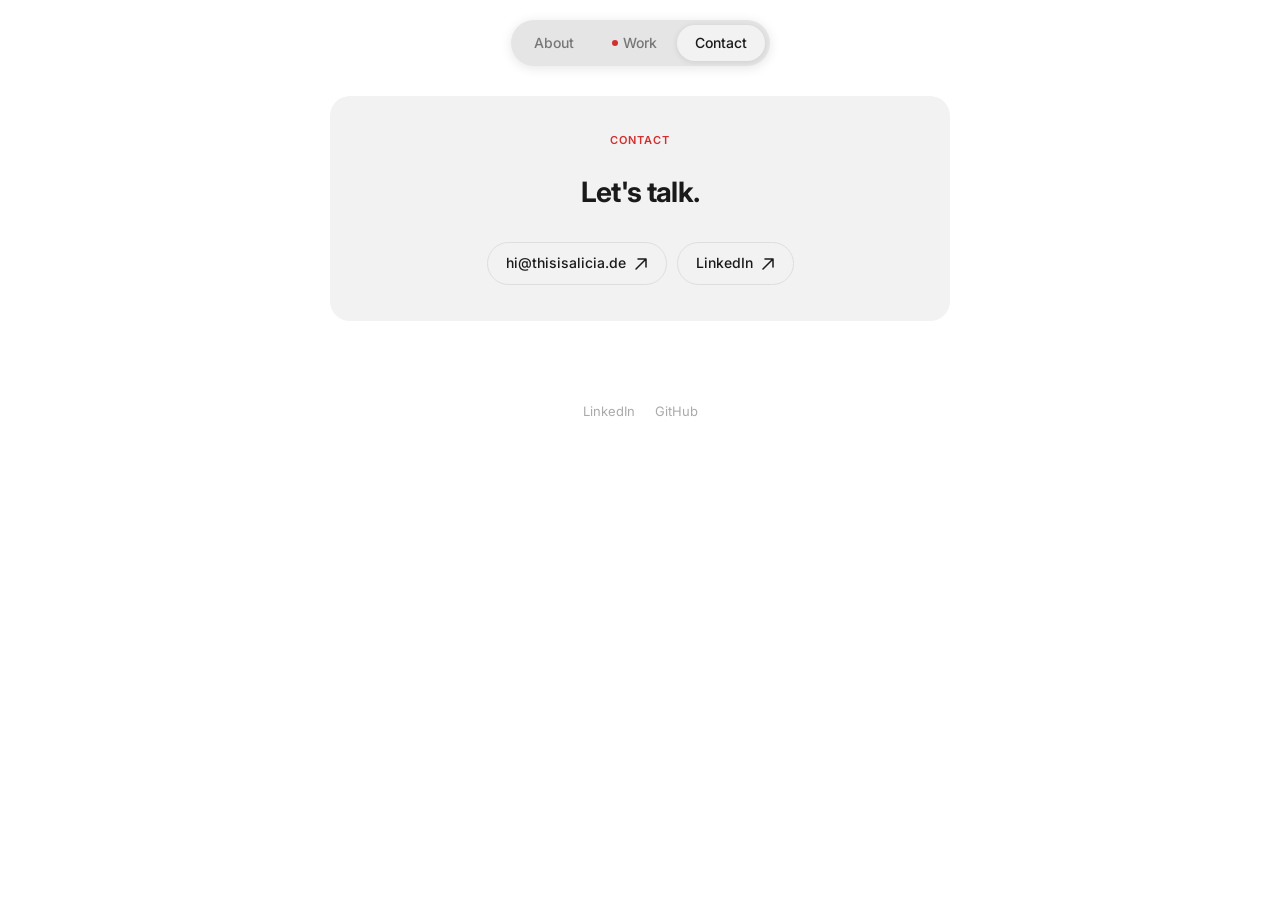
==== contact.html @ ce5272c5 "Initial commit: personal portfolio site Plain HTML/CSS personal website for thisisalicia.de — About," ====
<!DOCTYPE html>
<html lang="en">
<head>
  <meta charset="UTF-8">
  <meta name="viewport" content="width=device-width, initial-scale=1.0">
  <title>Contact — Alicia Mengelkamp</title>
  <link rel="preconnect" href="https://fonts.googleapis.com">
  <link rel="preconnect" href="https://fonts.gstatic.com" crossorigin>
  <link href="https://fonts.googleapis.com/css2?family=Inter:wght@400;500;600;700&display=swap" rel="stylesheet">
  <link rel="stylesheet" href="style.css">
</head>
<body>

  <nav class="nav-fixed">
    <div class="nav-pill">
      <a href="index.html">About</a>
      <a href="work.html"><span class="work-dot"></span>Work</a>
      <a href="contact.html" class="active">Contact</a>
    </div>
  </nav>

  <main>

    <div class="card contact-wrap">
      <p class="section-label">Contact</p>
      <h2>Let's talk.</h2>
      <div class="contact-row">
        <a href="mailto:hi@thisisalicia.de" class="btn">hi@thisisalicia.de <svg class="arrow" viewBox="0 0 14 14" fill="none" xmlns="http://www.w3.org/2000/svg"><path d="M2 12L12 2M12 2H4M12 2V10" stroke="currentColor" stroke-width="1.5" stroke-linecap="round" stroke-linejoin="round"/></svg></a>
        <a href="https://www.linkedin.com/in/amengelkamp/" target="_blank" rel="noopener" class="btn-outline">LinkedIn <svg class="arrow" viewBox="0 0 14 14" fill="none" xmlns="http://www.w3.org/2000/svg"><path d="M2 12L12 2M12 2H4M12 2V10" stroke="currentColor" stroke-width="1.5" stroke-linecap="round" stroke-linejoin="round"/></svg></a>
      </div>
    </div>

  </main>

  <footer>
    <a href="https://www.linkedin.com/in/amengelkamp/" target="_blank" rel="noopener">LinkedIn</a>
    <a href="https://github.com/amengelkamp" target="_blank" rel="noopener">GitHub</a>
  </footer>

</body>
</html>
---- style.css ----
*, *::before, *::after { box-sizing: border-box; margin: 0; padding: 0; }

:root {
  --accent: #D32F2F;
  --text: #1a1a1a;
  --muted: #777;
  --subtle: #aaa;
  --bg: #ffffff;
  --card: #f2f2f2;
  --border: #e0e0e0;
  --nav-bg: #e5e5e5;
  --max: 660px;
}

html { scroll-behavior: smooth; }

body {
  font-family: 'Inter', sans-serif;
  background: var(--bg);
  color: var(--text);
  font-size: 16px;
  line-height: 1.6;
}

/* ── Floating pill nav ── */
.nav-fixed {
  position: fixed;
  top: 20px;
  left: 0;
  right: 0;
  z-index: 100;
  display: flex;
  justify-content: center;
  pointer-events: none;
}

.nav-pill {
  display: flex;
  align-items: center;
  gap: 2px;
  background: var(--nav-bg);
  border-radius: 100px;
  padding: 5px;
  pointer-events: all;
  box-shadow: 0 2px 12px rgba(0,0,0,0.10);
}

.nav-pill a {
  display: flex;
  align-items: center;
  gap: 5px;
  padding: 7px 18px;
  border-radius: 100px;
  font-size: 14px;
  font-weight: 500;
  color: var(--muted);
  text-decoration: none;
  transition: color 0.15s, background 0.15s, box-shadow 0.15s;
  white-space: nowrap;
}

.nav-pill a:hover { color: var(--text); }

.nav-pill a.active {
  background: var(--card);
  color: var(--text);
  box-shadow: 0 1px 6px rgba(0,0,0,0.10);
}

.work-dot {
  width: 6px;
  height: 6px;
  border-radius: 50%;
  background: var(--accent);
  flex-shrink: 0;
}

/* ── Layout ── */
main {
  max-width: var(--max);
  margin: 0 auto;
  padding: 96px 20px 60px;
  display: flex;
  flex-direction: column;
  gap: 12px;
}

/* ── Card ── */
.card {
  background: var(--card);
  border-radius: 20px;
  padding: 36px;
}

/* ── Section label ── */
.section-label {
  font-size: 11px;
  font-weight: 600;
  letter-spacing: 0.1em;
  text-transform: uppercase;
  color: var(--accent);
  margin-bottom: 20px;
}

/* ── Hero (About page top) ── */
.hero {
  text-align: center;
  padding: 40px 36px 36px;
}

.hero-photo {
  width: 120px;
  height: 120px;
  border-radius: 50%;
  object-fit: cover;
  object-position: center top;
  display: block;
  margin: 0 auto 20px;
}

.hero-name {
  font-size: 36px;
  font-weight: 700;
  letter-spacing: -0.03em;
  line-height: 1.1;
  margin-bottom: 8px;
}

.hero-role {
  font-size: 15px;
  font-weight: 500;
  color: var(--muted);
  margin-bottom: 24px;
}

/* ── About text ── */
.about-text p {
  font-size: 17px;
  line-height: 1.75;
  color: var(--text);
}

.about-text p + p {
  margin-top: 14px;
  color: var(--muted);
}

/* ── Work card ── */
.work-card-tag {
  font-size: 12px;
  font-weight: 600;
  letter-spacing: 0.08em;
  text-transform: uppercase;
  color: var(--accent);
  margin-bottom: 12px;
}

.work-card-title {
  font-size: 24px;
  font-weight: 700;
  letter-spacing: -0.02em;
  line-height: 1.2;
  margin-bottom: 12px;
}

.work-card-desc {
  font-size: 15px;
  color: var(--muted);
  line-height: 1.65;
  margin-bottom: 24px;
}

/* ── Contact ── */
.contact-wrap {
  text-align: center;
}

.contact-wrap h2 {
  font-size: 28px;
  font-weight: 700;
  letter-spacing: -0.025em;
  margin-bottom: 28px;
}

.contact-row {
  display: flex;
  justify-content: center;
  gap: 10px;
  flex-wrap: wrap;
}

/* ── Buttons ── */
.btn, .btn-outline {
  display: inline-flex;
  align-items: center;
  gap: 8px;
  padding: 9px 18px;
  border-radius: 100px;
  font-size: 14px;
  font-weight: 500;
  text-decoration: none;
  border: 1px solid #dedee0;
  color: var(--text);
  background: transparent;
  transition: background 0.15s, border-color 0.15s;
  font-family: 'Inter', sans-serif;
}

.btn:hover, .btn-outline:hover {
  background: #f5f5f5;
  border-color: #bbb;
}

.btn .arrow, .btn-outline .arrow {
  width: 14px;
  height: 14px;
  flex-shrink: 0;
}

/* ── Link ── */
.text-link {
  font-size: 14px;
  font-weight: 500;
  color: var(--accent);
  text-decoration: none;
  border-bottom: 1px solid currentColor;
  padding-bottom: 1px;
  transition: opacity 0.15s;
}

.text-link:hover { opacity: 0.7; }

/* ── About page bento grid ── */
.about-layout {
  max-width: 1100px;
  margin: 0 auto;
  padding: 96px 32px 60px;
  display: grid;
  grid-template-columns: 1fr 1fr;
  gap: 12px;
  align-items: start;
}

.about-sidebar {
  display: flex;
  flex-direction: column;
  gap: 12px;
}

.about-identity {
  display: flex;
  align-items: center;
  gap: 14px;
  margin-bottom: 28px;
  padding-bottom: 24px;
  border-bottom: 1px solid var(--border);
}

.about-identity img {
  width: 48px;
  height: 48px;
  border-radius: 50%;
  object-fit: cover;
  object-position: center top;
  flex-shrink: 0;
}

.about-identity-name {
  font-size: 15px;
  font-weight: 700;
  letter-spacing: -0.01em;
}

.about-identity-role {
  font-size: 13px;
  color: var(--muted);
  margin-top: 2px;
}

.about-heading {
  font-size: 32px;
  font-weight: 800;
  letter-spacing: -0.025em;
  line-height: 1.15;
  margin-bottom: 24px;
  color: var(--text);
}

.about-heading-divider {
  border: none;
  border-top: 1px solid var(--border);
  margin: 0 0 0 0;
}

.about-section {
  padding: 22px 0;
  border-bottom: 1px solid var(--border);
}

.about-section:last-child { border-bottom: none; }

.about-section-label {
  font-size: 11px;
  font-weight: 500;
  letter-spacing: 0.08em;
  text-transform: uppercase;
  color: #999;
  margin-bottom: 10px;
}

.about-section p {
  font-size: 15px;
  line-height: 1.75;
  color: #555;
}

/* ── Spotify card ── */
.spotify-card { padding: 22px; }

.spotify-top {
  display: flex;
  align-items: center;
  justify-content: space-between;
  margin-bottom: 14px;
}

.spotify-listening-label {
  font-size: 11px;
  font-weight: 600;
  letter-spacing: 0.1em;
  text-transform: uppercase;
  color: var(--subtle);
}

.spotify-art-link {
  display: block;
  width: 100%;
  aspect-ratio: 1;
  border-radius: 12px;
  margin-bottom: 14px;
  overflow: hidden;
  text-decoration: none;
  background: linear-gradient(145deg, #0f0c29, #302b63, #24243e);
  position: relative;
}

.spotify-art-inner {
  position: absolute;
  inset: 0;
  display: flex;
  flex-direction: column;
  justify-content: flex-end;
  padding: 16px;
  background: linear-gradient(to top, rgba(0,0,0,0.6) 0%, transparent 60%);
}

.spotify-art-album {
  font-size: 16px;
  font-weight: 700;
  color: white;
  line-height: 1.2;
}

.spotify-art-band {
  font-size: 13px;
  color: rgba(255,255,255,0.75);
  margin-top: 3px;
}

.spotify-track {
  font-size: 15px;
  font-weight: 600;
  color: var(--text);
  margin-bottom: 2px;
}

.spotify-artist {
  font-size: 13px;
  color: var(--muted);
}

/* ── Gallery card ── */
.gallery-card {
  padding: 0;
  overflow: hidden;
  border-radius: 20px;
  position: relative;
  aspect-ratio: 4 / 3;
}

.gallery-slide {
  position: absolute;
  inset: 0;
  width: 100%;
  height: 100%;
  object-fit: cover;
  opacity: 0;
  transition: opacity 0.9s ease;
}

.gallery-slide.active { opacity: 1; }

/* ── Work page ── */
.work-layout {
  max-width: 1100px;
  margin: 0 auto;
  padding: 96px 32px 60px;
  display: grid;
  grid-template-columns: 1fr 1fr;
  gap: 12px;
  align-items: start;
}

.work-project-card {
  background: var(--card);
  border-radius: 20px;
  overflow: hidden;
  display: flex;
  flex-direction: column;
}

.work-project-header {
  padding: 28px 28px 24px;
  display: flex;
  align-items: flex-start;
  justify-content: space-between;
  gap: 16px;
}

.work-project-meta { flex: 1; }

.work-project-title {
  font-size: 26px;
  font-weight: 800;
  letter-spacing: -0.025em;
  line-height: 1.15;
  color: var(--text);
  margin-bottom: 6px;
}

.work-project-desc {
  font-size: 15px;
  color: var(--muted);
  line-height: 1.5;
}

.work-project-arrow {
  width: 40px;
  height: 40px;
  border-radius: 50%;
  background: white;
  border: 1px solid var(--border);
  display: flex;
  align-items: center;
  justify-content: center;
  text-decoration: none;
  color: var(--text);
  flex-shrink: 0;
  transition: background 0.15s;
}

.work-project-arrow:hover { background: #e8e8e8; }

.work-project-divider {
  border: none;
  border-top: 1px solid var(--border);
  margin: 0;
}

.work-project-image {
  width: 100%;
  display: block;
  object-fit: cover;
  object-position: top;
  max-height: 380px;
}

/* ── Footer ── */
footer {
  text-align: center;
  padding: 20px 24px 40px;
  font-size: 13px;
  color: var(--subtle);
  display: flex;
  justify-content: center;
  gap: 20px;
}

footer a {
  color: var(--subtle);
  text-decoration: none;
  transition: color 0.15s;
}

footer a:hover { color: var(--text); }
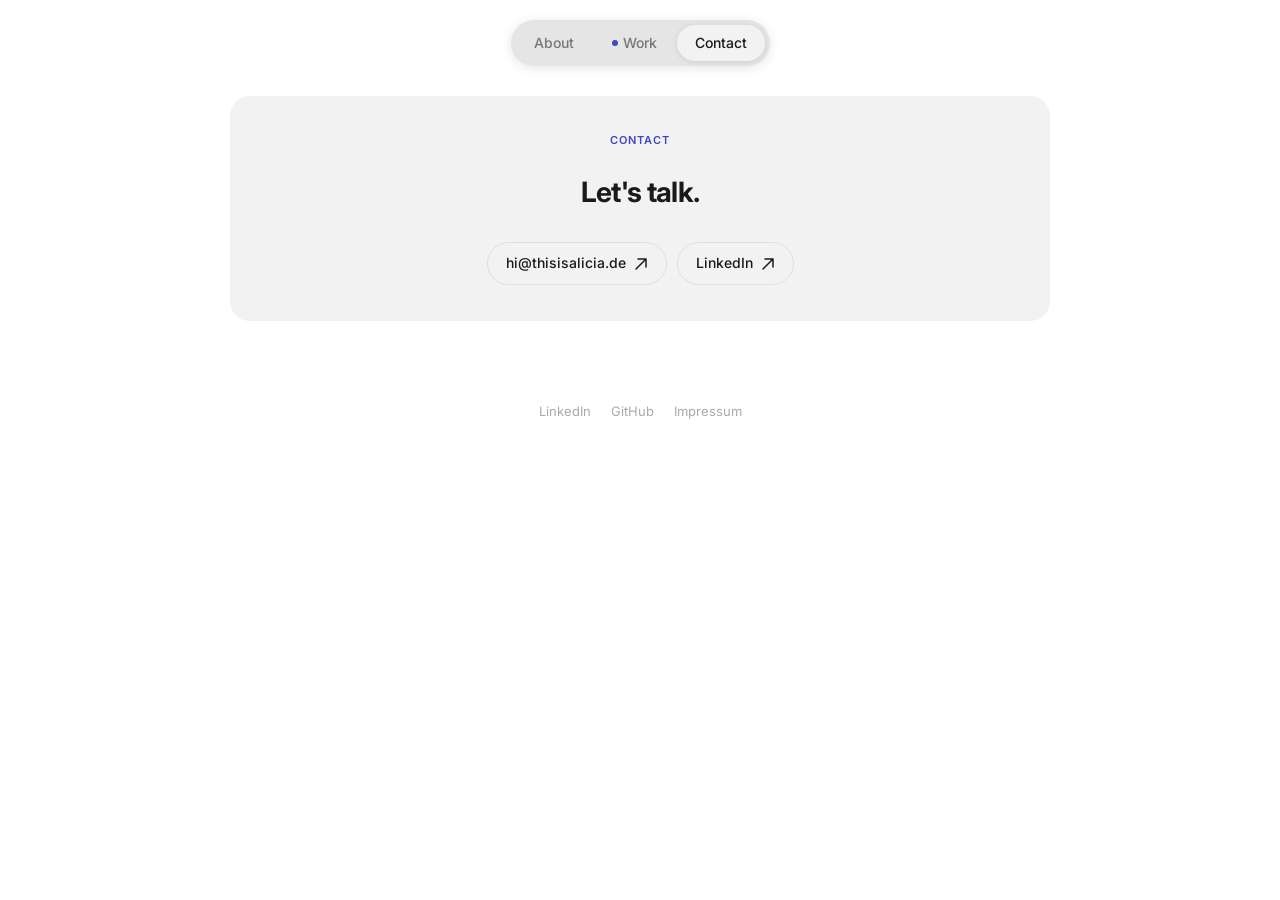
==== commit 687522ea: "Add Impressum page and footer link on all pages Co-Authored-By: Claude Sonnet 4.6 <noreply@anthropic" ====
--- a/contact.html
+++ b/contact.html
@@ -35,6 +35,7 @@
   <footer>
     <a href="https://www.linkedin.com/in/amengelkamp/" target="_blank" rel="noopener">LinkedIn</a>
     <a href="https://github.com/amengelkamp" target="_blank" rel="noopener">GitHub</a>
+    <a href="impressum.html">Impressum</a>
   </footer>
 
 </body>
--- a/style.css
+++ b/style.css
@@ -1,7 +1,7 @@
 *, *::before, *::after { box-sizing: border-box; margin: 0; padding: 0; }
 
 :root {
-  --accent: #D32F2F;
+  --accent: #4046ca;
   --text: #1a1a1a;
   --muted: #777;
   --subtle: #aaa;
@@ -417,6 +417,13 @@
   overflow: hidden;
   display: flex;
   flex-direction: column;
+  text-decoration: none;
+  cursor: pointer;
+  transition: box-shadow 0.2s;
+}
+
+.work-project-card:hover {
+  box-shadow: 0 8px 32px rgba(0,0,0,0.10);
 }
 
 .work-project-header {
@@ -475,6 +482,286 @@
   max-height: 380px;
 }
 
+/* ── Case study page ── */
+.case-layout {
+  max-width: 720px;
+  margin: 0 auto;
+  padding: 80px 24px 80px;
+  display: flex;
+  flex-direction: column;
+  gap: 60px;
+}
+
+.case-back {
+  display: inline-flex;
+  align-items: center;
+  gap: 6px;
+  font-size: 14px;
+  font-weight: 500;
+  color: var(--muted);
+  text-decoration: none;
+  margin-bottom: -40px;
+  transition: color 0.15s;
+}
+
+.case-back:hover { color: var(--text); }
+
+.case-section-label {
+  font-size: 11px;
+  font-weight: 600;
+  letter-spacing: 0.1em;
+  text-transform: uppercase;
+  color: var(--accent);
+  margin-bottom: 14px;
+}
+
+.case-heading {
+  font-size: 26px;
+  font-weight: 800;
+  letter-spacing: -0.025em;
+  line-height: 1.2;
+  margin-bottom: 16px;
+}
+
+.case-body {
+  font-size: 16px;
+  line-height: 1.75;
+  color: #555;
+}
+
+.case-body + .case-body { margin-top: 14px; }
+
+/* Hero */
+.case-hero-title {
+  font-size: 40px;
+  font-weight: 800;
+  letter-spacing: -0.035em;
+  line-height: 1.1;
+  margin-bottom: 12px;
+}
+
+.case-hero-sub {
+  font-size: 18px;
+  color: var(--muted);
+  line-height: 1.5;
+  margin-bottom: 32px;
+}
+
+/* Before / After */
+.before-after {
+  display: grid;
+  grid-template-columns: 1fr 1fr;
+  gap: 12px;
+  margin-top: 32px;
+}
+
+.ba-card {
+  padding: 28px 28px 32px;
+  background: white;
+  border: 1.5px solid #1a1a1a;
+  border-radius: 16px;
+}
+
+.ba-label {
+  font-size: 11px;
+  font-weight: 700;
+  letter-spacing: 0.12em;
+  text-transform: uppercase;
+  color: #1a1a1a;
+  margin-bottom: 8px;
+}
+
+.txn-row {
+  display: flex;
+  align-items: center;
+  gap: 12px;
+}
+
+.txn-dot {
+  width: 9px;
+  height: 9px;
+  border-radius: 50%;
+  background: #4caf88;
+  flex-shrink: 0;
+}
+
+.txn-info {
+  flex: 1;
+  min-width: 0;
+  display: flex;
+  flex-direction: column;
+  gap: 5px;
+}
+
+.txn-payee {
+  font-size: 15px;
+  font-weight: 700;
+  color: #1a1a1a;
+}
+
+.txn-memo {
+  font-size: 13px;
+  white-space: nowrap;
+  overflow: hidden;
+  text-overflow: ellipsis;
+}
+
+.txn-memo.raw { color: #aaa; font-style: italic; }
+.txn-memo.enriched { color: #b85c00; font-weight: 600; }
+
+.txn-amount {
+  font-size: 15px;
+  font-weight: 600;
+  color: #1a1a1a;
+  flex-shrink: 0;
+}
+
+/* Stats */
+.stats-row {
+  display: flex;
+  gap: 32px;
+  margin: 20px 0;
+}
+
+.stat-number {
+  font-size: 32px;
+  font-weight: 800;
+  letter-spacing: -0.03em;
+  color: var(--text);
+  line-height: 1;
+  margin-bottom: 4px;
+}
+
+.stat-label {
+  font-size: 13px;
+  color: var(--muted);
+}
+
+/* Quote */
+.quote-block {
+  border-left: 3px solid var(--accent);
+  padding: 2px 0 2px 20px;
+  margin: 24px 0;
+}
+
+.quote-block p {
+  font-size: 16px;
+  line-height: 1.7;
+  color: var(--text);
+  font-style: italic;
+  margin-bottom: 8px;
+}
+
+.quote-source {
+  font-size: 13px;
+  color: var(--muted);
+  font-style: normal;
+}
+
+/* Mockup embed */
+.mockup-embed {
+  width: 100%;
+  height: 520px;
+  border-radius: 16px;
+  overflow: hidden;
+  border: 1px solid var(--border);
+}
+
+.mockup-embed iframe {
+  width: 100%;
+  height: 100%;
+  border: none;
+}
+
+/* Annotated screens */
+.screen-item { margin-bottom: 36px; }
+.screen-item:last-child { margin-bottom: 0; }
+
+.screen-item img {
+  width: 100%;
+  border-radius: 12px;
+  border: 1px solid var(--border);
+  margin-bottom: 14px;
+  display: block;
+}
+
+.screen-num {
+  font-size: 11px;
+  font-weight: 600;
+  letter-spacing: 0.1em;
+  text-transform: uppercase;
+  color: var(--accent);
+  margin-bottom: 4px;
+}
+
+.screen-title {
+  font-size: 16px;
+  font-weight: 700;
+  color: var(--text);
+  margin-bottom: 6px;
+}
+
+.screen-desc {
+  font-size: 15px;
+  color: #555;
+  line-height: 1.65;
+}
+
+/* Numbered list */
+.item-list {
+  display: flex;
+  flex-direction: column;
+  gap: 18px;
+}
+
+.item-list-item {
+  display: flex;
+  gap: 16px;
+  align-items: flex-start;
+}
+
+.item-num {
+  font-size: 13px;
+  font-weight: 700;
+  color: var(--accent);
+  min-width: 18px;
+  padding-top: 2px;
+}
+
+.item-title {
+  font-size: 15px;
+  font-weight: 600;
+  color: var(--text);
+  margin-bottom: 3px;
+}
+
+.item-desc {
+  font-size: 14px;
+  color: var(--muted);
+  line-height: 1.55;
+}
+
+/* CTA card */
+.case-cta {
+  text-align: center;
+  background: var(--card);
+  border-radius: 20px;
+  padding: 48px 32px;
+}
+
+.case-cta h2 {
+  font-size: 24px;
+  font-weight: 800;
+  letter-spacing: -0.02em;
+  margin-bottom: 10px;
+}
+
+.case-cta p {
+  font-size: 16px;
+  color: var(--muted);
+  margin-bottom: 28px;
+}
+
 /* ── Footer ── */
 footer {
   text-align: center;
@@ -493,3 +780,8 @@
 }
 
 footer a:hover { color: var(--text); }
+
+/* ── Wider layouts (30% increase from original) ── */
+:root { --max: 860px; }
+.case-layout { max-width: 940px; }
+.work-layout { max-width: 1200px; }
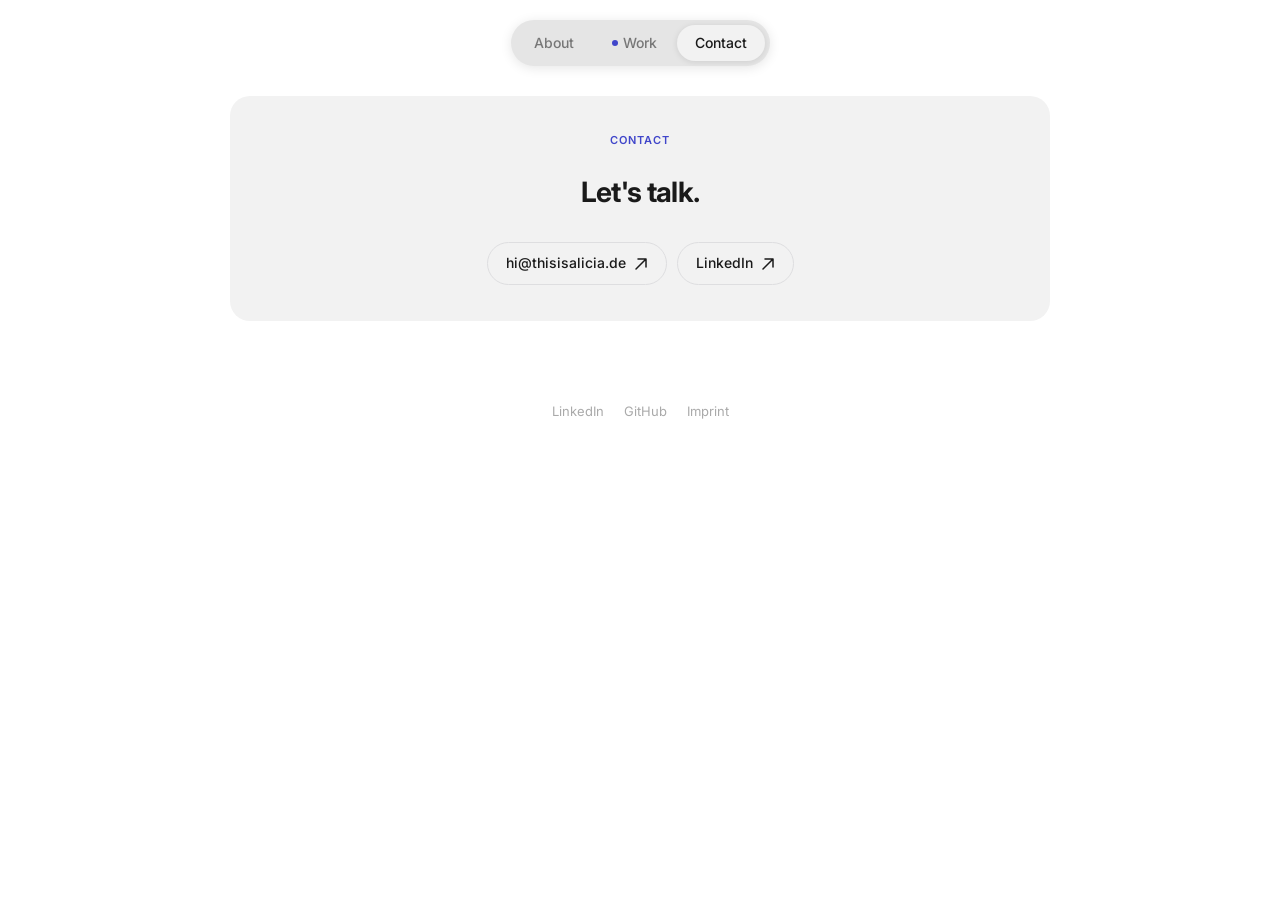
==== commit 860ca9c1: "Rename Impressum to Imprint across all pages Co-Authored-By: Claude Sonnet 4.6 <noreply@anthropic.co" ====
--- a/contact.html
+++ b/contact.html
@@ -35,7 +35,7 @@
   <footer>
     <a href="https://www.linkedin.com/in/amengelkamp/" target="_blank" rel="noopener">LinkedIn</a>
     <a href="https://github.com/amengelkamp" target="_blank" rel="noopener">GitHub</a>
-    <a href="impressum.html">Impressum</a>
+    <a href="impressum.html">Imprint</a>
   </footer>
 
 </body>
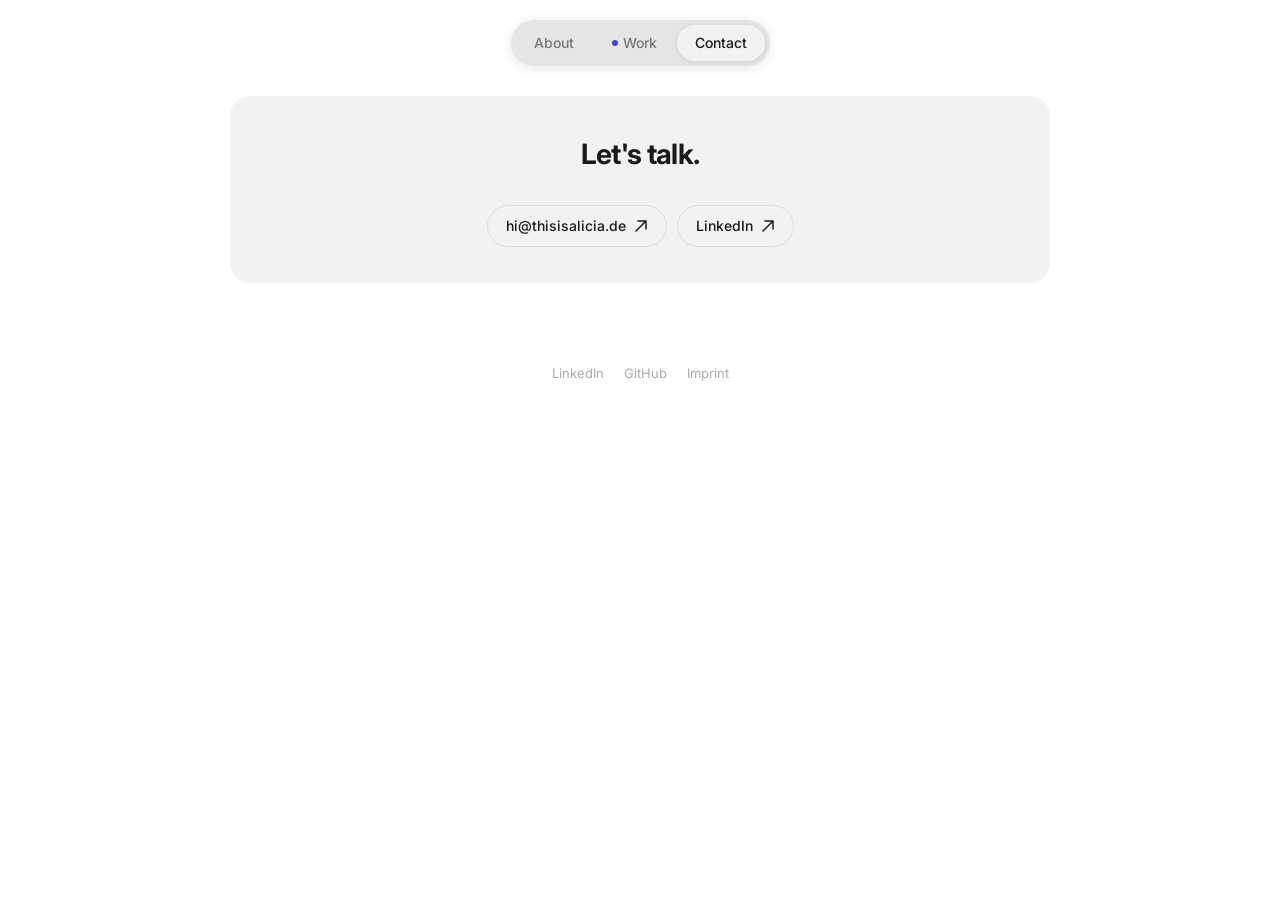
==== commit 072173e0: "Remove duplicate Contact label from contact page Co-Authored-By: Claude Sonnet 4.6 <noreply@anthropi" ====
--- a/contact.html
+++ b/contact.html
@@ -22,7 +22,6 @@
   <main>
 
     <div class="card contact-wrap">
-      <p class="section-label">Contact</p>
       <h2>Let's talk.</h2>
       <div class="contact-row">
         <a href="mailto:hi@thisisalicia.de" class="btn">hi@thisisalicia.de <svg class="arrow" viewBox="0 0 14 14" fill="none" xmlns="http://www.w3.org/2000/svg"><path d="M2 12L12 2M12 2H4M12 2V10" stroke="currentColor" stroke-width="1.5" stroke-linecap="round" stroke-linejoin="round"/></svg></a>
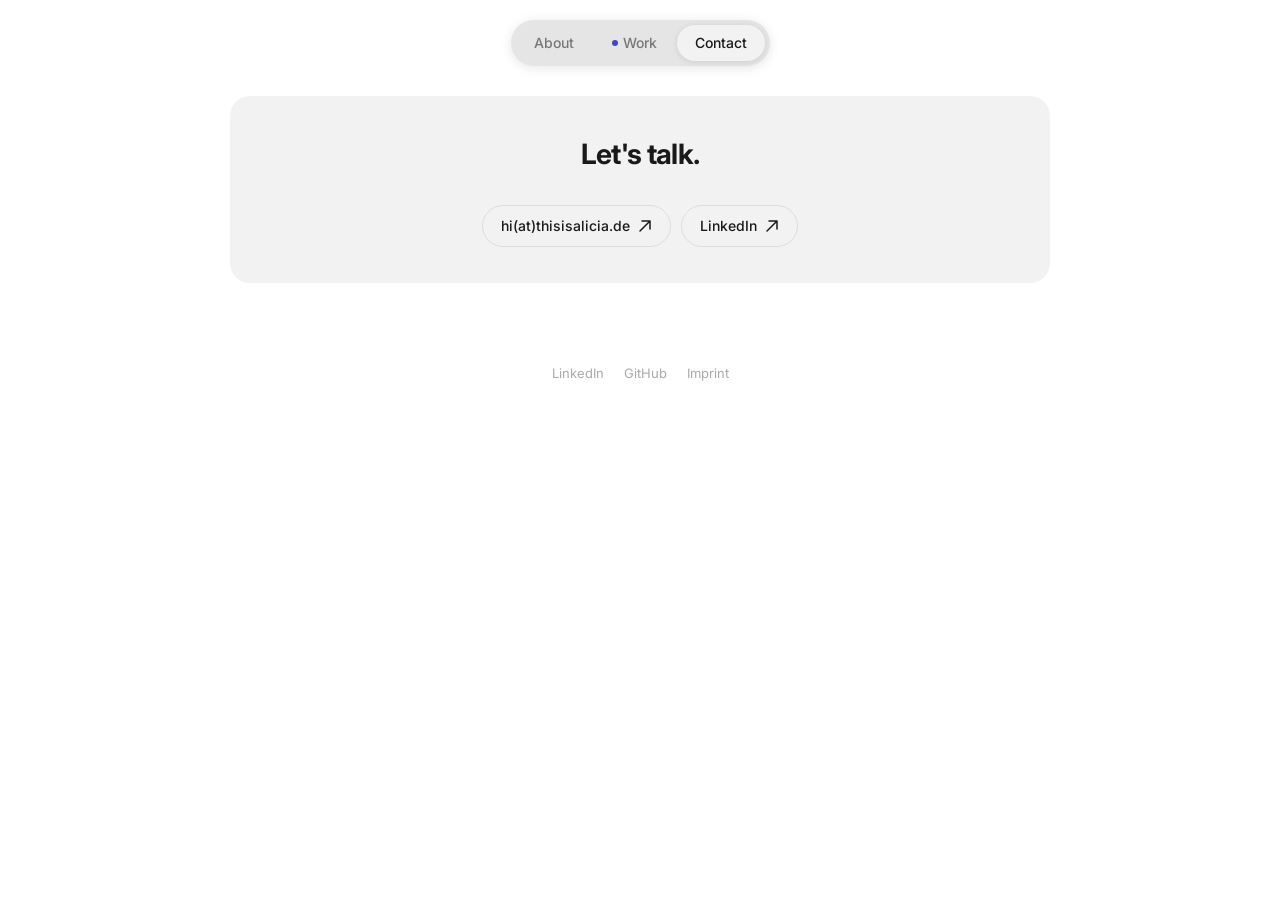
==== commit ecb00ac3: "Add robots.txt, obfuscate email display Co-Authored-By: Claude Sonnet 4.6 <noreply@anthropic.com>" ====
--- a/contact.html
+++ b/contact.html
@@ -6,7 +6,7 @@
   <title>Contact — Alicia Mengelkamp</title>
   <link rel="preconnect" href="https://fonts.googleapis.com">
   <link rel="preconnect" href="https://fonts.gstatic.com" crossorigin>
-  <link href="https://fonts.googleapis.com/css2?family=Inter:wght@400;500;600;700&display=swap" rel="stylesheet">
+  <link href="https://fonts.googleapis.com/css2?family=Inter:wght@400;500;600;700;800&display=swap" rel="stylesheet">
   <link rel="stylesheet" href="style.css">
 </head>
 <body>
@@ -24,7 +24,7 @@
     <div class="card contact-wrap">
       <h2>Let's talk.</h2>
       <div class="contact-row">
-        <a href="mailto:hi@thisisalicia.de" class="btn">hi@thisisalicia.de <svg class="arrow" viewBox="0 0 14 14" fill="none" xmlns="http://www.w3.org/2000/svg"><path d="M2 12L12 2M12 2H4M12 2V10" stroke="currentColor" stroke-width="1.5" stroke-linecap="round" stroke-linejoin="round"/></svg></a>
+        <a href="mailto:hi@thisisalicia.de" class="btn">hi(at)thisisalicia.de <svg class="arrow" viewBox="0 0 14 14" fill="none" xmlns="http://www.w3.org/2000/svg"><path d="M2 12L12 2M12 2H4M12 2V10" stroke="currentColor" stroke-width="1.5" stroke-linecap="round" stroke-linejoin="round"/></svg></a>
         <a href="https://www.linkedin.com/in/amengelkamp/" target="_blank" rel="noopener" class="btn-outline">LinkedIn <svg class="arrow" viewBox="0 0 14 14" fill="none" xmlns="http://www.w3.org/2000/svg"><path d="M2 12L12 2M12 2H4M12 2V10" stroke="currentColor" stroke-width="1.5" stroke-linecap="round" stroke-linejoin="round"/></svg></a>
       </div>
     </div>
--- a/style.css
+++ b/style.css
@@ -785,3 +785,83 @@
 :root { --max: 860px; }
 .case-layout { max-width: 940px; }
 .work-layout { max-width: 1200px; }
+
+/* ── Mobile ── */
+@media (max-width: 640px) {
+  /* Layouts: stack all grids */
+  .about-layout {
+    grid-template-columns: 1fr;
+    padding: 80px 16px 48px;
+  }
+
+  .work-layout {
+    grid-template-columns: 1fr;
+    padding: 80px 16px 48px;
+  }
+
+  .before-after {
+    grid-template-columns: 1fr;
+  }
+
+  /* Case study */
+  .case-layout {
+    padding: 72px 16px 60px;
+    gap: 40px;
+  }
+
+  .case-hero-title {
+    font-size: 28px;
+  }
+
+  .case-hero-sub {
+    font-size: 16px;
+  }
+
+  .case-heading {
+    font-size: 22px;
+  }
+
+  /* Cards */
+  .card {
+    padding: 24px;
+  }
+
+  .ba-card {
+    padding: 20px;
+  }
+
+  .case-cta {
+    padding: 32px 20px;
+  }
+
+  /* About */
+  .about-heading {
+    font-size: 26px;
+  }
+
+  /* Work project cards */
+  .work-project-title {
+    font-size: 22px;
+  }
+
+  .work-project-header {
+    padding: 20px 20px 16px;
+  }
+
+  /* Stats row: allow wrapping */
+  .stats-row {
+    flex-wrap: wrap;
+    gap: 20px;
+  }
+
+  /* Contact buttons: stack */
+  .contact-row {
+    flex-direction: column;
+    align-items: center;
+  }
+
+  /* Main padding */
+  main {
+    padding: 80px 16px 48px;
+  }
+}
